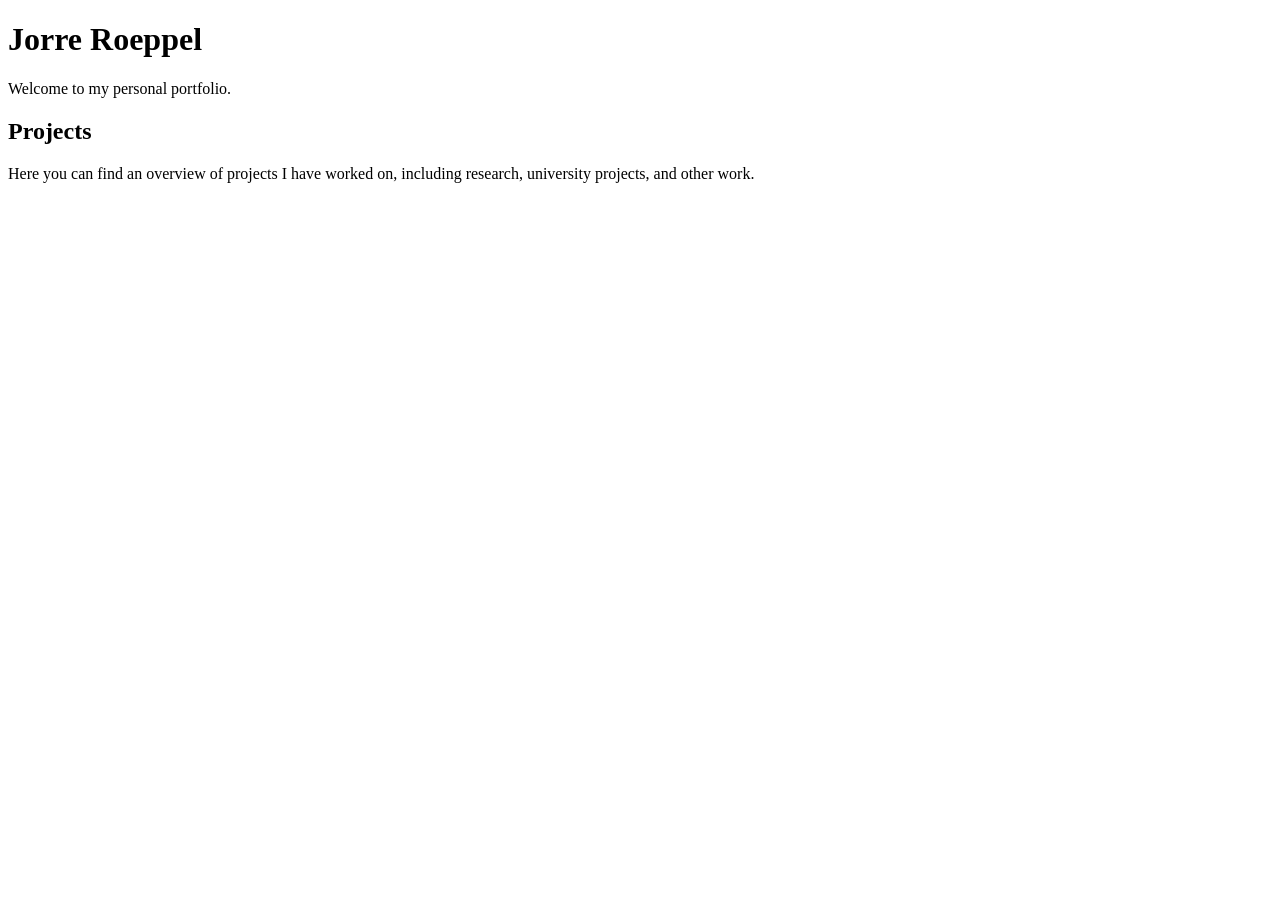
==== index.html @ 5640b596 "Create index.html for personal portfolio Initial creation of the personal portfolio webpage." ====
<!DOCTYPE html>
<html lang="en">
<head>
    <meta charset="UTF-8">
    <meta name="viewport" content="width=device-width, initial-scale=1.0">
    <title>Jorre Roeppel</title>
</head>

<body>

    <h1>Jorre Roeppel</h1>

    <p>
        Welcome to my personal portfolio.
    </p>

    <h2>Projects</h2>

    <p>
        Here you can find an overview of projects I have worked on,
        including research, university projects, and other work.
    </p>

</body>
</html>
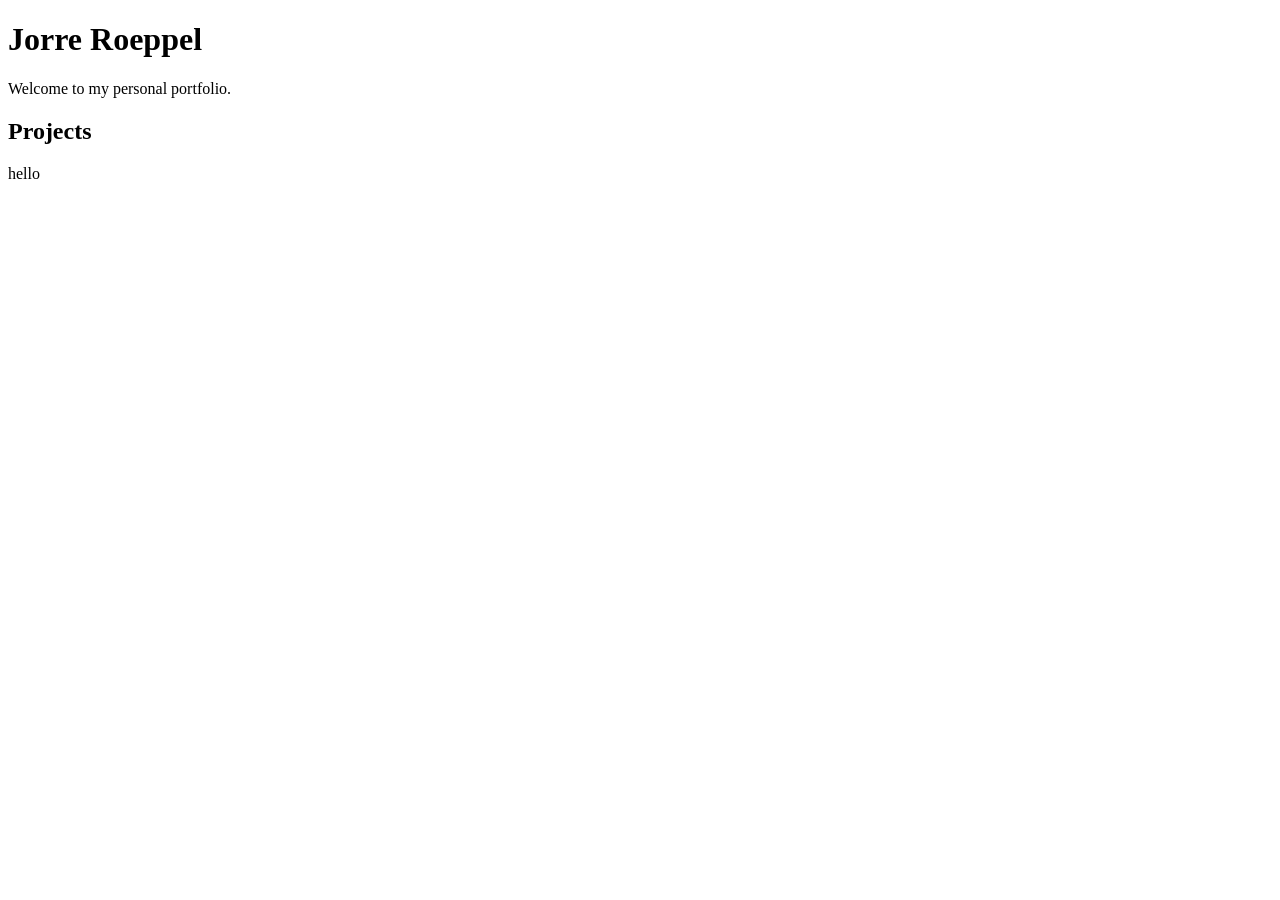
==== commit 11698838: "Update project description in index.html Replaced project overview text with 'hello'." ====
--- a/index.html
+++ b/index.html
@@ -17,8 +17,7 @@
     <h2>Projects</h2>
 
     <p>
-        Here you can find an overview of projects I have worked on,
-        including research, university projects, and other work.
+        hello
     </p>
 
 </body>
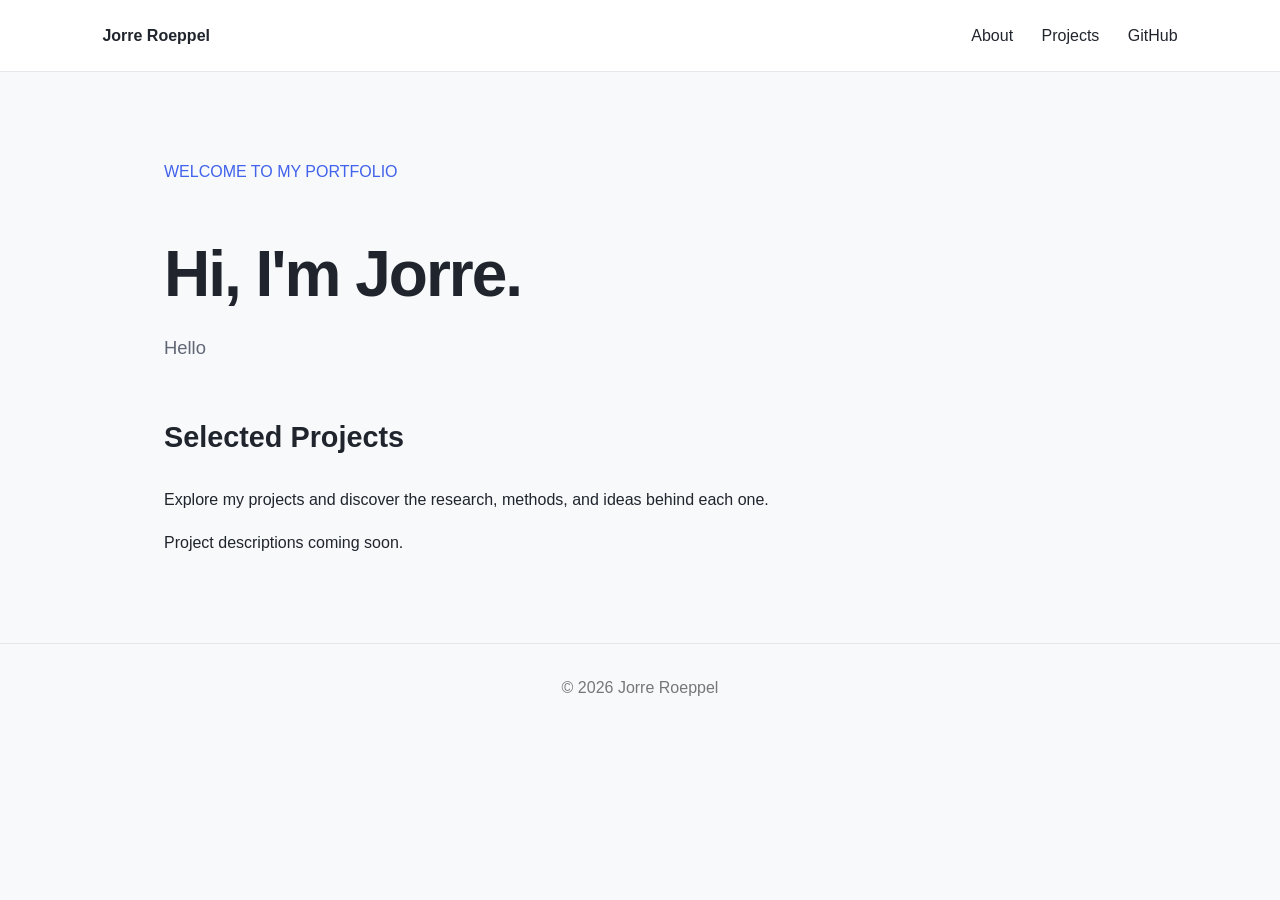
==== commit fef06abc: "Update portfolio title and add navigation links" ====
--- a/index.html
+++ b/index.html
@@ -1,24 +1,58 @@
+
 <!DOCTYPE html>
 <html lang="en">
 <head>
     <meta charset="UTF-8">
     <meta name="viewport" content="width=device-width, initial-scale=1.0">
-    <title>Jorre Roeppel</title>
+
+    <title>Jorre Roeppel | Portfolio</title>
+    <meta name="description"
+          content="An overview of my academic, technical, and personal projects.">
+
+    <link rel="stylesheet" href="style.css">
 </head>
 
 <body>
 
-    <h1>Jorre Roeppel</h1>
+    <nav>
+        <strong>Jorre Roeppel</strong>
 
-    <p>
-        Welcome to my personal portfolio.
-    </p>
+        <div>
+            <a href="#about">About</a>
+            <a href="#projects">Projects</a>
+            <a href="https://github.com/jorreroeppel"
+               target="_blank" rel="noopener noreferrer">GitHub</a>
+        </div>
+    </nav>
 
-    <h2>Projects</h2>
+    <main class="container">
 
-    <p>
-        hello
-    </p>
+        <section id="about">
+            <p class="accent">WELCOME TO MY PORTFOLIO</p>
+
+            <h1>Hi, I'm Jorre.</h1>
+
+            <p class="intro">
+                Hello
+            </p>
+        </section>
+
+        <section id="projects">
+            <h2>Selected Projects</h2>
+
+            <p>
+                Explore my projects and discover the research,
+                methods, and ideas behind each one.
+            </p>
+
+            <p>Project descriptions coming soon.</p>
+        </section>
+
+    </main>
+
+    <footer>
+        © 2026 Jorre Roeppel
+    </footer>
 
 </body>
 </html>
--- a/style.css
+++ b/style.css
@@ -0,0 +1,70 @@
+
+/* General page styling */
+* {
+    box-sizing: border-box;
+}
+
+body {
+    margin: 0;
+    font-family: Arial, sans-serif;
+    background: #f8f9fb;
+    color: #20252d;
+    line-height: 1.7;
+}
+
+/* Navigation bar */
+nav {
+    display: flex;
+    justify-content: space-between;
+    align-items: center;
+    padding: 22px 8%;
+    border-bottom: 1px solid #e5e7eb;
+    background: white;
+}
+
+nav a {
+    color: #20252d;
+    text-decoration: none;
+    margin-left: 24px;
+}
+
+nav a:hover {
+    color: #4263eb;
+}
+
+/* Main content */
+.container {
+    max-width: 1000px;
+    margin: 0 auto;
+    padding: 70px 24px;
+}
+
+h1 {
+    font-size: clamp(2.5rem, 6vw, 4rem);
+    line-height: 1.15;
+    letter-spacing: -2px;
+    margin-bottom: 20px;
+}
+
+h2 {
+    font-size: 1.8rem;
+    margin-top: 50px;
+}
+
+.intro {
+    font-size: 1.15rem;
+    color: #606775;
+    max-width: 650px;
+}
+
+.accent {
+    color: #4263eb;
+}
+
+/* Footer */
+footer {
+    text-align: center;
+    padding: 30px;
+    color: #777;
+    border-top: 1px solid #e5e7eb;
+}
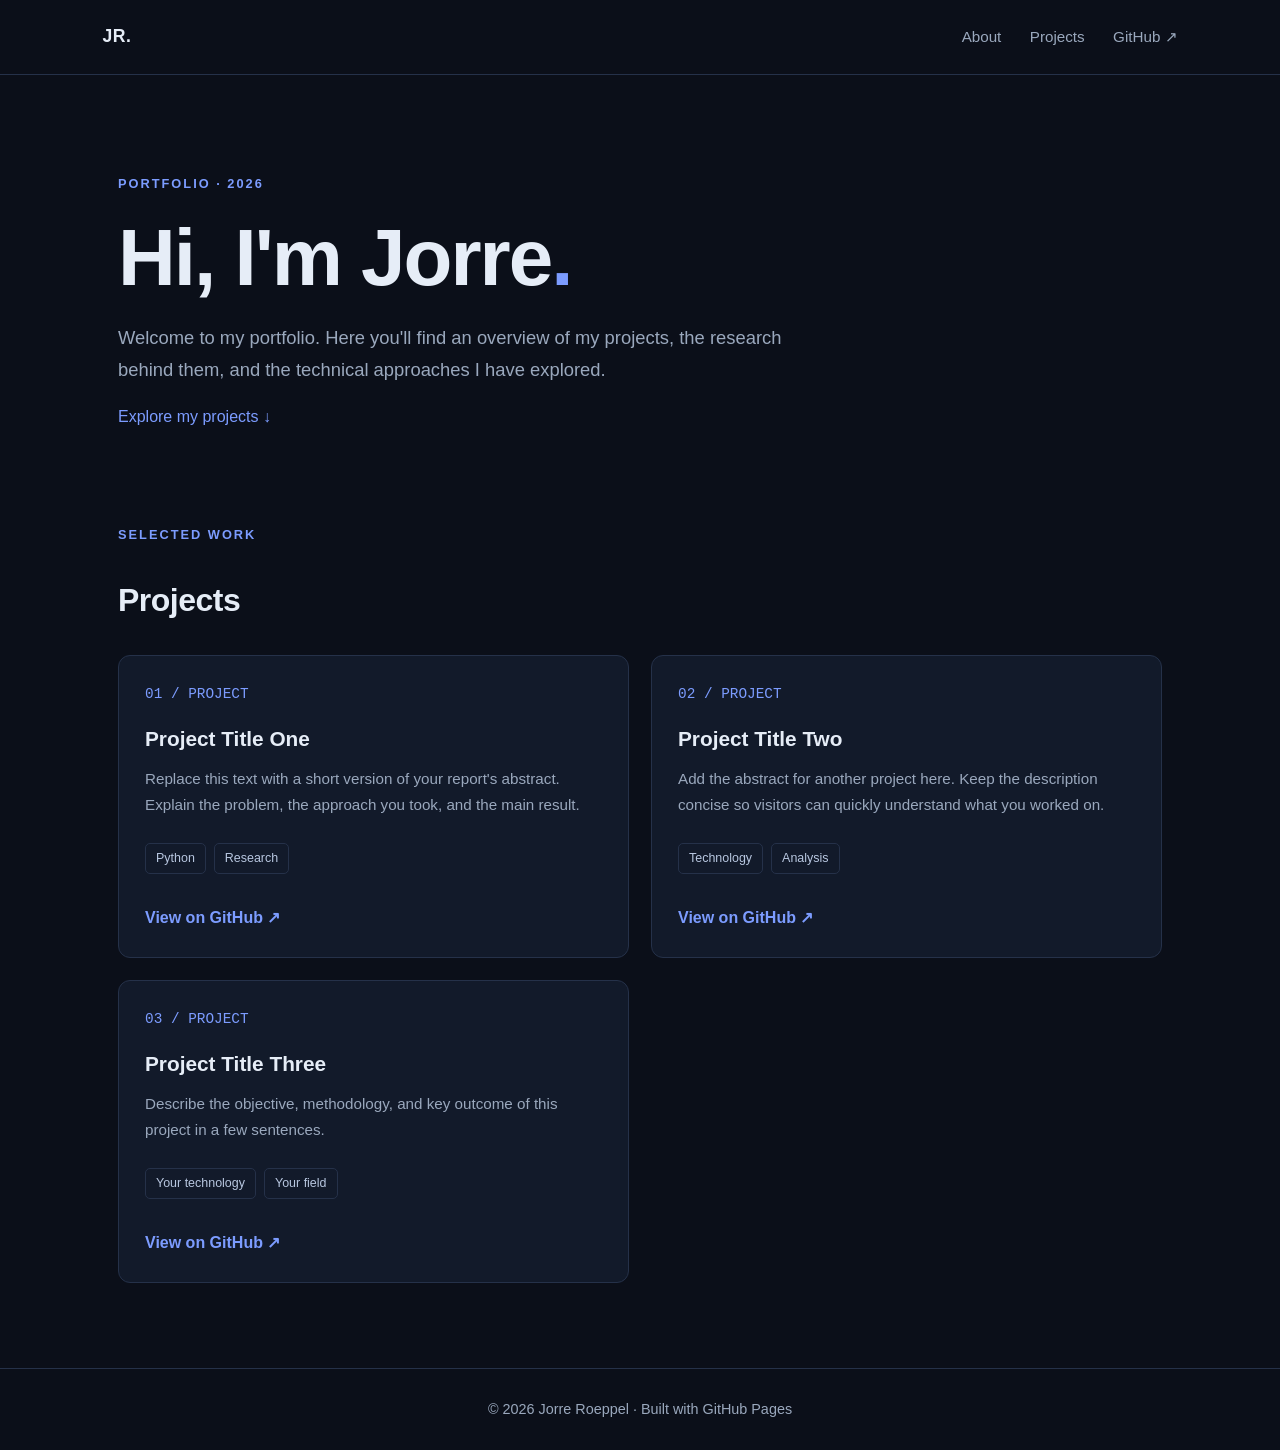
==== commit 46b84008: "Revise portfolio layout and update project details Updated portfolio content and structure, includin" ====
--- a/index.html
+++ b/index.html
@@ -7,7 +7,7 @@
 
     <title>Jorre Roeppel | Portfolio</title>
     <meta name="description"
-          content="An overview of my academic, technical, and personal projects.">
+          content="Explore my projects, research, and technical work.">
 
     <link rel="stylesheet" href="style.css">
 </head>
@@ -15,43 +15,113 @@
 <body>
 
     <nav>
-        <strong>Jorre Roeppel</strong>
+        <strong>JR.</strong>
 
         <div>
             <a href="#about">About</a>
             <a href="#projects">Projects</a>
             <a href="https://github.com/jorreroeppel"
-               target="_blank" rel="noopener noreferrer">GitHub</a>
+               target="_blank" rel="noopener noreferrer">GitHub ↗</a>
         </div>
     </nav>
 
     <main class="container">
 
-        <section id="about">
-            <p class="accent">WELCOME TO MY PORTFOLIO</p>
+        <section id="about" class="hero">
+            <p class="eyebrow">Portfolio · 2026</p>
 
-            <h1>Hi, I'm Jorre.</h1>
+            <h1>Hi, I'm Jorre<span
+                style="color: var(--accent);">.</span></h1>
 
             <p class="intro">
-                Hello
+                Welcome to my portfolio. Here you'll find an overview
+                of my projects, the research behind them, and the
+                technical approaches I have explored.
+            </p>
+
+            <p>
+                <a href="#projects">Explore my projects ↓</a>
             </p>
         </section>
 
         <section id="projects">
-            <h2>Selected Projects</h2>
+            <p class="eyebrow">Selected work</p>
+            <h2 class="section-heading">Projects</h2>
 
-            <p>
-                Explore my projects and discover the research,
-                methods, and ideas behind each one.
-            </p>
+            <div class="project-grid">
 
-            <p>Project descriptions coming soon.</p>
+                <article class="project-card">
+                    <span class="project-number">01 / PROJECT</span>
+
+                    <h3>Project Title One</h3>
+
+                    <p>
+                        Replace this text with a short version of your
+                        report's abstract. Explain the problem, the
+                        approach you took, and the main result.
+                    </p>
+
+                    <div class="tags">
+                        <span class="tag">Python</span>
+                        <span class="tag">Research</span>
+                    </div>
+
+                    <a class="project-link"
+                       href="https://github.com/jorreroeppel">
+                        View on GitHub ↗
+                    </a>
+                </article>
+
+                <article class="project-card">
+                    <span class="project-number">02 / PROJECT</span>
+
+                    <h3>Project Title Two</h3>
+
+                    <p>
+                        Add the abstract for another project here.
+                        Keep the description concise so visitors can
+                        quickly understand what you worked on.
+                    </p>
+
+                    <div class="tags">
+                        <span class="tag">Technology</span>
+                        <span class="tag">Analysis</span>
+                    </div>
+
+                    <a class="project-link"
+                       href="https://github.com/jorreroeppel">
+                        View on GitHub ↗
+                    </a>
+                </article>
+
+                <article class="project-card">
+                    <span class="project-number">03 / PROJECT</span>
+
+                    <h3>Project Title Three</h3>
+
+                    <p>
+                        Describe the objective, methodology, and
+                        key outcome of this project in a few sentences.
+                    </p>
+
+                    <div class="tags">
+                        <span class="tag">Your technology</span>
+                        <span class="tag">Your field</span>
+                    </div>
+
+                    <a class="project-link"
+                       href="https://github.com/jorreroeppel">
+                        View on GitHub ↗
+                    </a>
+                </article>
+
+            </div>
         </section>
 
     </main>
 
     <footer>
-        © 2026 Jorre Roeppel
+        © 2026 Jorre Roeppel · Built with GitHub Pages
     </footer>
 
 </body>
--- a/style.css
+++ b/style.css
@@ -1,70 +1,202 @@
 
-/* General page styling */
+/* ---------- Global styles ---------- */
+
+:root {
+    --background: #0b0f19;
+    --surface: #121a2a;
+    --text: #e6edf7;
+    --muted: #9aa8bd;
+    --accent: #7c9cff;
+    --border: #253149;
+}
+
 * {
     box-sizing: border-box;
 }
 
+html {
+    scroll-behavior: smooth;
+}
+
 body {
     margin: 0;
-    font-family: Arial, sans-serif;
-    background: #f8f9fb;
-    color: #20252d;
+    font-family: Arial, Helvetica, sans-serif;
+    background: var(--background);
+    color: var(--text);
     line-height: 1.7;
 }
 
-/* Navigation bar */
+a {
+    color: var(--accent);
+    text-decoration: none;
+}
+
+a:hover {
+    color: white;
+}
+
+/* ---------- Navigation ---------- */
+
 nav {
     display: flex;
     justify-content: space-between;
     align-items: center;
+    gap: 20px;
     padding: 22px 8%;
-    border-bottom: 1px solid #e5e7eb;
-    background: white;
+    border-bottom: 1px solid var(--border);
+    background: var(--background);
+}
+
+nav strong {
+    font-size: 1.1rem;
+    letter-spacing: 0.5px;
 }
 
 nav a {
-    color: #20252d;
-    text-decoration: none;
+    color: var(--muted);
     margin-left: 24px;
+    font-size: 0.95rem;
 }
 
 nav a:hover {
-    color: #4263eb;
-}
-
-/* Main content */
+    color: var(--accent);
+}
+
+/* ---------- Main content ---------- */
+
 .container {
-    max-width: 1000px;
+    max-width: 1100px;
     margin: 0 auto;
-    padding: 70px 24px;
+    padding: 85px 28px;
+}
+
+.eyebrow {
+    color: var(--accent);
+    font-size: 0.8rem;
+    font-weight: bold;
+    letter-spacing: 2px;
+    text-transform: uppercase;
 }
 
 h1 {
-    font-size: clamp(2.5rem, 6vw, 4rem);
-    line-height: 1.15;
+    font-size: clamp(2.8rem, 7vw, 5rem);
+    line-height: 1.1;
     letter-spacing: -2px;
-    margin-bottom: 20px;
+    margin: 20px 0;
 }
 
 h2 {
-    font-size: 1.8rem;
-    margin-top: 50px;
+    font-size: 2rem;
+    letter-spacing: -0.5px;
 }
 
 .intro {
+    color: var(--muted);
     font-size: 1.15rem;
-    color: #606775;
-    max-width: 650px;
-}
-
-.accent {
-    color: #4263eb;
-}
-
-/* Footer */
+    max-width: 680px;
+}
+
+.hero {
+    padding-bottom: 65px;
+}
+
+.section-heading {
+    margin-bottom: 28px;
+}
+
+/* ---------- Project cards ---------- */
+
+.project-grid {
+    display: grid;
+    grid-template-columns: repeat(2, minmax(0, 1fr));
+    gap: 22px;
+}
+
+.project-card {
+    display: flex;
+    flex-direction: column;
+    padding: 26px;
+    background: var(--surface);
+    border: 1px solid var(--border);
+    border-radius: 12px;
+    transition: border-color 0.2s, transform 0.2s;
+}
+
+.project-card:hover {
+    border-color: var(--accent);
+    transform: translateY(-3px);
+}
+
+.project-number {
+    color: var(--accent);
+    font-family: monospace;
+    font-size: 0.9rem;
+}
+
+.project-card h3 {
+    font-size: 1.3rem;
+    margin: 14px 0 10px;
+}
+
+.project-card p {
+    color: var(--muted);
+    font-size: 0.95rem;
+    margin-top: 0;
+}
+
+.tags {
+    display: flex;
+    flex-wrap: wrap;
+    gap: 8px;
+    margin: 10px 0 20px;
+}
+
+.tag {
+    padding: 4px 10px;
+    border: 1px solid var(--border);
+    border-radius: 5px;
+    color: #b8c7e0;
+    font-size: 0.78rem;
+}
+
+.project-link {
+    margin-top: auto;
+    padding-top: 10px;
+    font-weight: bold;
+}
+
+/* ---------- Footer ---------- */
+
 footer {
+    border-top: 1px solid var(--border);
+    padding: 28px;
     text-align: center;
-    padding: 30px;
-    color: #777;
-    border-top: 1px solid #e5e7eb;
-}
+    color: var(--muted);
+    font-size: 0.9rem;
+}
+
+/* ---------- Mobile layout ---------- */
+
+@media (max-width: 650px) {
+    nav {
+        padding: 18px 6%;
+        align-items: flex-start;
+    }
+
+    nav a {
+        margin-left: 12px;
+        font-size: 0.85rem;
+    }
+
+    .container {
+        padding: 55px 20px;
+    }
+
+    .project-grid {
+        grid-template-columns: 1fr;
+    }
+
+    h1 {
+        letter-spacing: -1px;
+    }
+}
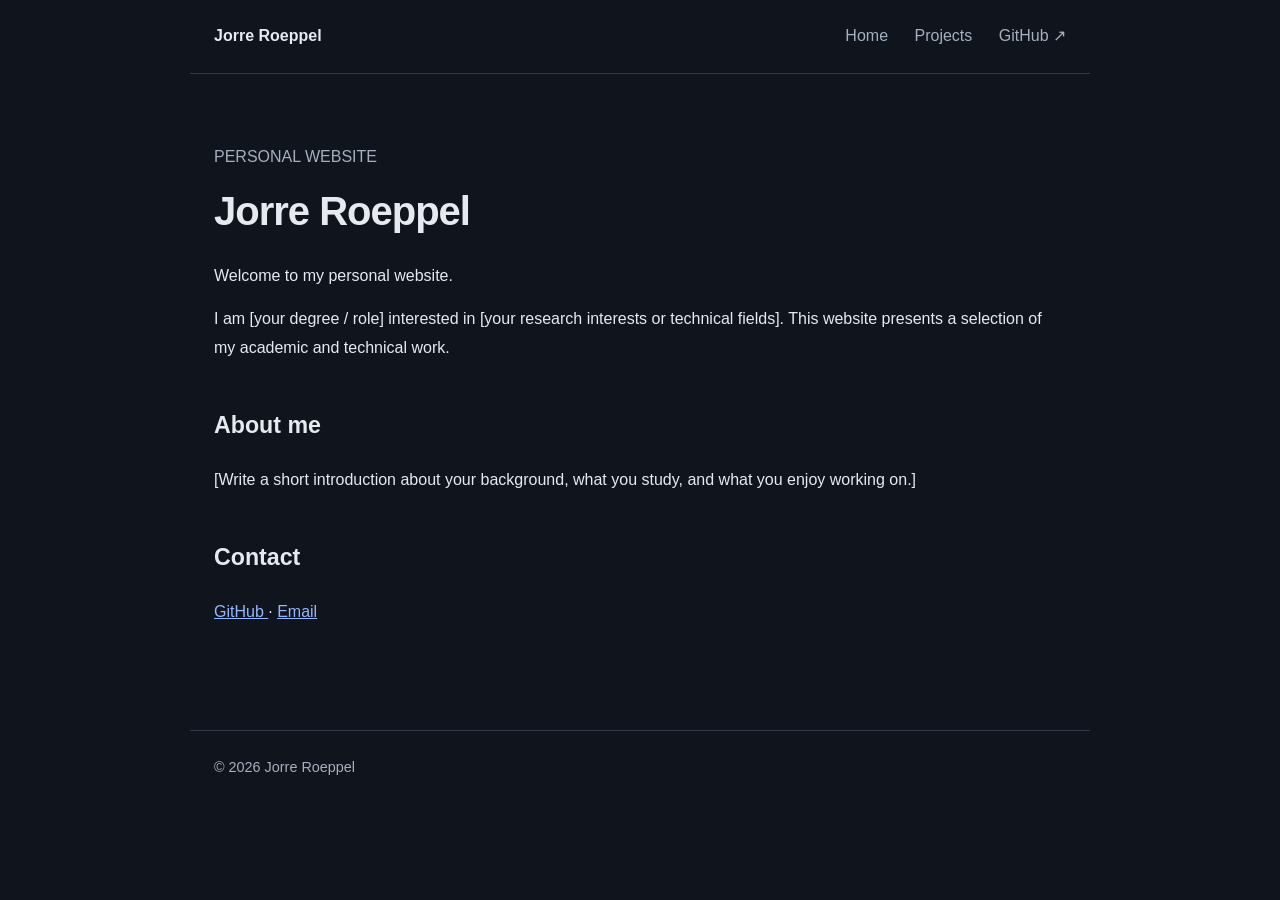
==== commit de9eda2a: "Refactor index.html for improved layout and content Updated the HTML structure and content for bette" ====
--- a/index.html
+++ b/index.html
@@ -3,125 +3,60 @@
 <html lang="en">
 <head>
     <meta charset="UTF-8">
-    <meta name="viewport" content="width=device-width, initial-scale=1.0">
-
-    <title>Jorre Roeppel | Portfolio</title>
-    <meta name="description"
-          content="Explore my projects, research, and technical work.">
-
+    <meta name="viewport" content="width=device-width, initial-scale=1">
+    <meta name="theme-color" content="#10141c">
+    <title>Jorre Roeppel</title>
     <link rel="stylesheet" href="style.css">
 </head>
-
 <body>
 
     <nav>
-        <strong>JR.</strong>
-
+        <strong>Jorre Roeppel</strong>
         <div>
-            <a href="#about">About</a>
-            <a href="#projects">Projects</a>
-            <a href="https://github.com/jorreroeppel"
-               target="_blank" rel="noopener noreferrer">GitHub ↗</a>
+            <a href="index.html">Home</a>
+            <a href="projects.html">Projects</a>
+            <a href="https://github.com/jorreroeppel">GitHub ↗</a>
         </div>
     </nav>
 
-    <main class="container">
+    <main>
+        <p class="muted">PERSONAL WEBSITE</p>
 
-        <section id="about" class="hero">
-            <p class="eyebrow">Portfolio · 2026</p>
+        <h1>Jorre Roeppel</h1>
 
-            <h1>Hi, I'm Jorre<span
-                style="color: var(--accent);">.</span></h1>
+        <p>
+            Welcome to my personal website.
+        </p>
 
-            <p class="intro">
-                Welcome to my portfolio. Here you'll find an overview
-                of my projects, the research behind them, and the
-                technical approaches I have explored.
-            </p>
+        <p>
+            I am [your degree / role] interested in
+            [your research interests or technical fields].
+            This website presents a selection of my academic
+            and technical work.
+        </p>
 
-            <p>
-                <a href="#projects">Explore my projects ↓</a>
-            </p>
-        </section>
+        <h2>About me</h2>
 
-        <section id="projects">
-            <p class="eyebrow">Selected work</p>
-            <h2 class="section-heading">Projects</h2>
+        <p>
+            [Write a short introduction about your background,
+            what you study, and what you enjoy working on.]
+        </p>
 
-            <div class="project-grid">
+        <h2>Contact</h2>
 
-                <article class="project-card">
-                    <span class="project-number">01 / PROJECT</span>
-
-                    <h3>Project Title One</h3>
-
-                    <p>
-                        Replace this text with a short version of your
-                        report's abstract. Explain the problem, the
-                        approach you took, and the main result.
-                    </p>
-
-                    <div class="tags">
-                        <span class="tag">Python</span>
-                        <span class="tag">Research</span>
-                    </div>
-
-                    <a class="project-link"
-                       href="https://github.com/jorreroeppel">
-                        View on GitHub ↗
-                    </a>
-                </article>
-
-                <article class="project-card">
-                    <span class="project-number">02 / PROJECT</span>
-
-                    <h3>Project Title Two</h3>
-
-                    <p>
-                        Add the abstract for another project here.
-                        Keep the description concise so visitors can
-                        quickly understand what you worked on.
-                    </p>
-
-                    <div class="tags">
-                        <span class="tag">Technology</span>
-                        <span class="tag">Analysis</span>
-                    </div>
-
-                    <a class="project-link"
-                       href="https://github.com/jorreroeppel">
-                        View on GitHub ↗
-                    </a>
-                </article>
-
-                <article class="project-card">
-                    <span class="project-number">03 / PROJECT</span>
-
-                    <h3>Project Title Three</h3>
-
-                    <p>
-                        Describe the objective, methodology, and
-                        key outcome of this project in a few sentences.
-                    </p>
-
-                    <div class="tags">
-                        <span class="tag">Your technology</span>
-                        <span class="tag">Your field</span>
-                    </div>
-
-                    <a class="project-link"
-                       href="https://github.com/jorreroeppel">
-                        View on GitHub ↗
-                    </a>
-                </article>
-
-            </div>
-        </section>
-
+        <p>
+            <a href="https://github.com/jorreroeppel">
+                GitHub
+            </a>
+            ·
+            <a href="mailto:YOUR_EMAIL_HERE">
+                Email
+            </a>
+        </p>
     </main>
 
     <footer>
-        © 2026 Jorre Roeppel · Built with GitHub Pages
+        © 2026 Jorre Roeppel
     </footer>
 
 </body>
--- a/style.css
+++ b/style.css
@@ -1,13 +1,10 @@
-
-/* ---------- Global styles ---------- */
 
 :root {
-    --background: #0b0f19;
-    --surface: #121a2a;
-    --text: #e6edf7;
-    --muted: #9aa8bd;
-    --accent: #7c9cff;
-    --border: #253149;
+    --bg: #10141c;
+    --text: #e6eaf0;
+    --muted: #a5afbf;
+    --accent: #91b8ff;
+    --line: #303949;
 }
 
 * {
@@ -20,183 +17,109 @@
 
 body {
     margin: 0;
+    background: var(--bg);
+    color: var(--text);
     font-family: Arial, Helvetica, sans-serif;
-    background: var(--background);
+    font-size: 16px;
+    line-height: 1.8;
+}
+
+nav {
+    max-width: 900px;
+    margin: auto;
+    padding: 22px 24px;
+    display: flex;
+    justify-content: space-between;
+    align-items: center;
+    border-bottom: 1px solid var(--line);
+}
+
+nav strong {
     color: var(--text);
-    line-height: 1.7;
+}
+
+nav a {
+    color: var(--muted);
+    margin-left: 22px;
+    text-decoration: none;
+}
+
+nav a:hover,
+a:hover {
+    color: var(--accent);
+}
+
+main {
+    max-width: 900px;
+    margin: 0 auto;
+    padding: 55px 24px 90px;
+}
+
+h1 {
+    font-size: 2.5rem;
+    line-height: 1.25;
+    margin-top: 0;
+    letter-spacing: -1px;
+}
+
+h2 {
+    font-size: 1.45rem;
+    margin-top: 42px;
+}
+
+p {
+    margin: 14px 0;
 }
 
 a {
     color: var(--accent);
-    text-decoration: none;
 }
 
-a:hover {
-    color: white;
+.muted {
+    color: var(--muted);
 }
 
-/* ---------- Navigation ---------- */
-
-nav {
-    display: flex;
-    justify-content: space-between;
-    align-items: center;
-    gap: 20px;
-    padding: 22px 8%;
-    border-bottom: 1px solid var(--border);
-    background: var(--background);
+.project {
+    padding: 22px 0;
+    border-bottom: 1px solid var(--line);
 }
 
-nav strong {
-    font-size: 1.1rem;
-    letter-spacing: 0.5px;
+.project h2 {
+    margin: 0 0 8px;
+    font-size: 1.25rem;
 }
 
-nav a {
-    color: var(--muted);
-    margin-left: 24px;
-    font-size: 0.95rem;
-}
-
-nav a:hover {
-    color: var(--accent);
-}
-
-/* ---------- Main content ---------- */
-
-.container {
-    max-width: 1100px;
-    margin: 0 auto;
-    padding: 85px 28px;
-}
-
-.eyebrow {
-    color: var(--accent);
-    font-size: 0.8rem;
-    font-weight: bold;
-    letter-spacing: 2px;
-    text-transform: uppercase;
-}
-
-h1 {
-    font-size: clamp(2.8rem, 7vw, 5rem);
-    line-height: 1.1;
-    letter-spacing: -2px;
-    margin: 20px 0;
-}
-
-h2 {
-    font-size: 2rem;
-    letter-spacing: -0.5px;
-}
-
-.intro {
-    color: var(--muted);
-    font-size: 1.15rem;
-    max-width: 680px;
-}
-
-.hero {
-    padding-bottom: 65px;
-}
-
-.section-heading {
-    margin-bottom: 28px;
-}
-
-/* ---------- Project cards ---------- */
-
-.project-grid {
-    display: grid;
-    grid-template-columns: repeat(2, minmax(0, 1fr));
-    gap: 22px;
-}
-
-.project-card {
-    display: flex;
-    flex-direction: column;
-    padding: 26px;
-    background: var(--surface);
-    border: 1px solid var(--border);
-    border-radius: 12px;
-    transition: border-color 0.2s, transform 0.2s;
-}
-
-.project-card:hover {
-    border-color: var(--accent);
-    transform: translateY(-3px);
-}
-
-.project-number {
-    color: var(--accent);
-    font-family: monospace;
-    font-size: 0.9rem;
-}
-
-.project-card h3 {
-    font-size: 1.3rem;
-    margin: 14px 0 10px;
-}
-
-.project-card p {
-    color: var(--muted);
-    font-size: 0.95rem;
-    margin-top: 0;
+.project p {
+    margin: 8px 0;
 }
 
 .tags {
-    display: flex;
-    flex-wrap: wrap;
-    gap: 8px;
-    margin: 10px 0 20px;
-}
-
-.tag {
-    padding: 4px 10px;
-    border: 1px solid var(--border);
-    border-radius: 5px;
-    color: #b8c7e0;
-    font-size: 0.78rem;
-}
-
-.project-link {
-    margin-top: auto;
-    padding-top: 10px;
-    font-weight: bold;
-}
-
-/* ---------- Footer ---------- */
-
-footer {
-    border-top: 1px solid var(--border);
-    padding: 28px;
-    text-align: center;
     color: var(--muted);
     font-size: 0.9rem;
 }
 
-/* ---------- Mobile layout ---------- */
+footer {
+    max-width: 900px;
+    margin: auto;
+    padding: 24px;
+    border-top: 1px solid var(--line);
+    color: var(--muted);
+    font-size: 0.9rem;
+}
 
-@media (max-width: 650px) {
+@media (max-width: 520px) {
     nav {
-        padding: 18px 6%;
         align-items: flex-start;
+        gap: 12px;
+        flex-wrap: wrap;
     }
 
     nav a {
-        margin-left: 12px;
-        font-size: 0.85rem;
-    }
-
-    .container {
-        padding: 55px 20px;
-    }
-
-    .project-grid {
-        grid-template-columns: 1fr;
+        margin-left: 0;
+        margin-right: 16px;
     }
 
     h1 {
-        letter-spacing: -1px;
+        font-size: 2rem;
     }
 }
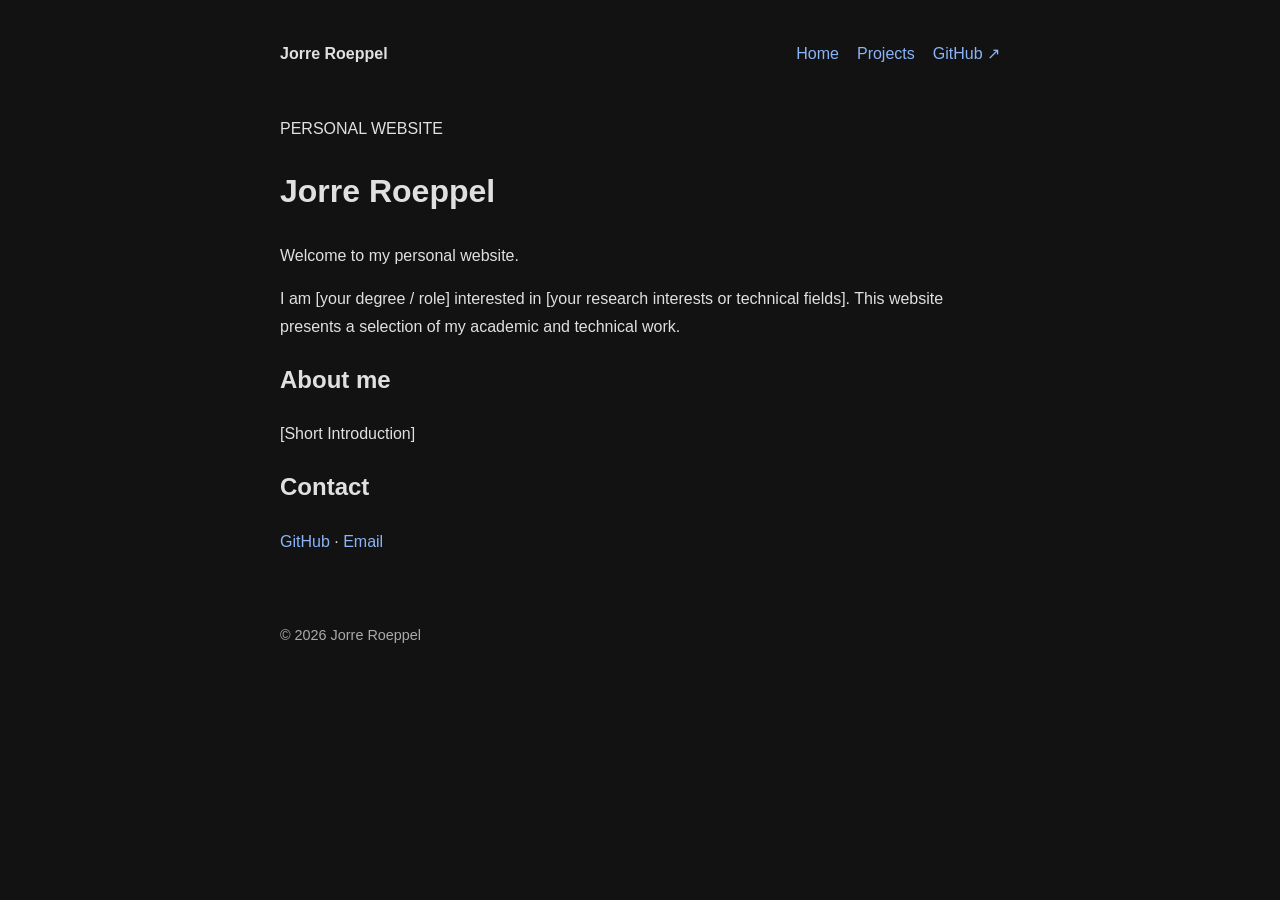
==== commit cd27a49b: "Update index.html" ====
--- a/index.html
+++ b/index.html
@@ -38,8 +38,7 @@
         <h2>About me</h2>
 
         <p>
-            [Write a short introduction about your background,
-            what you study, and what you enjoy working on.]
+            [Short Introduction]
         </p>
 
         <h2>Contact</h2>
--- a/style.css
+++ b/style.css
@@ -1,10 +1,12 @@
+
+/* ===== Dark theme ===== */
 
 :root {
-    --bg: #10141c;
-    --text: #e6eaf0;
-    --muted: #a5afbf;
-    --accent: #91b8ff;
-    --line: #303949;
+    color-scheme: dark;
+    --background: #121212;
+    --text: #e0e0e0;
+    --muted: #aaaaaa;
+    --link: #8ab4f8;
 }
 
 * {
@@ -12,114 +14,101 @@
 }
 
 html {
-    scroll-behavior: smooth;
+    background-color: var(--background);
 }
 
 body {
-    margin: 0;
-    background: var(--bg);
+    background-color: var(--background);
     color: var(--text);
-    font-family: Arial, Helvetica, sans-serif;
+    font-family: Arial, sans-serif;
     font-size: 16px;
-    line-height: 1.8;
+    line-height: 1.7;
+    max-width: 760px;
+    margin: 40px auto;
+    padding: 0 20px;
 }
 
+/* ===== Navigation ===== */
+
 nav {
-    max-width: 900px;
-    margin: auto;
-    padding: 22px 24px;
+    max-width: 820px;
+    margin: 0 auto 48px;
     display: flex;
     justify-content: space-between;
     align-items: center;
-    border-bottom: 1px solid var(--line);
+    gap: 20px;
+    flex-wrap: wrap;
 }
 
 nav strong {
     color: var(--text);
 }
 
-nav a {
-    color: var(--muted);
-    margin-left: 22px;
+nav div {
+    display: flex;
+    gap: 18px;
+    flex-wrap: wrap;
+}
+
+a {
+    color: var(--link);
     text-decoration: none;
 }
 
-nav a:hover,
 a:hover {
-    color: var(--accent);
+    text-decoration: underline;
 }
 
-main {
-    max-width: 900px;
-    margin: 0 auto;
-    padding: 55px 24px 90px;
-}
+/* ===== Main content ===== */
 
 h1 {
-    font-size: 2.5rem;
-    line-height: 1.25;
-    margin-top: 0;
-    letter-spacing: -1px;
+    font-size: 2rem;
+    font-weight: 600;
+    margin-bottom: 24px;
 }
 
 h2 {
-    font-size: 1.45rem;
-    margin-top: 42px;
+    color: var(--text);
 }
 
 p {
-    margin: 14px 0;
+    color: var(--text);
 }
 
-a {
-    color: var(--accent);
-}
-
-.muted {
-    color: var(--muted);
-}
+/* ===== Minimal project list ===== */
 
 .project {
-    padding: 22px 0;
-    border-bottom: 1px solid var(--line);
+    padding: 32px 0;
+    border-bottom: none;
 }
 
 .project h2 {
-    margin: 0 0 8px;
-    font-size: 1.25rem;
+    margin: 0 0 12px;
+    font-size: 1.45rem;
+    font-weight: 600;
+    line-height: 1.4;
 }
 
 .project p {
-    margin: 8px 0;
+    color: var(--muted);
+    margin: 0 0 18px;
+    max-width: 680px;
 }
 
-.tags {
+.project img {
+    display: block;
+    width: 100%;
+    max-width: 680px;
+    height: auto;
+    margin-top: 18px;
+    border-radius: 6px;
+}
+
+/* ===== Footer ===== */
+
+footer {
     color: var(--muted);
     font-size: 0.9rem;
+    margin-top: 48px;
+    padding: 20px 0;
 }
-
-footer {
-    max-width: 900px;
-    margin: auto;
-    padding: 24px;
-    border-top: 1px solid var(--line);
-    color: var(--muted);
-    font-size: 0.9rem;
-}
-
-@media (max-width: 520px) {
-    nav {
-        align-items: flex-start;
-        gap: 12px;
-        flex-wrap: wrap;
-    }
-
-    nav a {
-        margin-left: 0;
-        margin-right: 16px;
-    }
-
-    h1 {
-        font-size: 2rem;
-    }
-}
